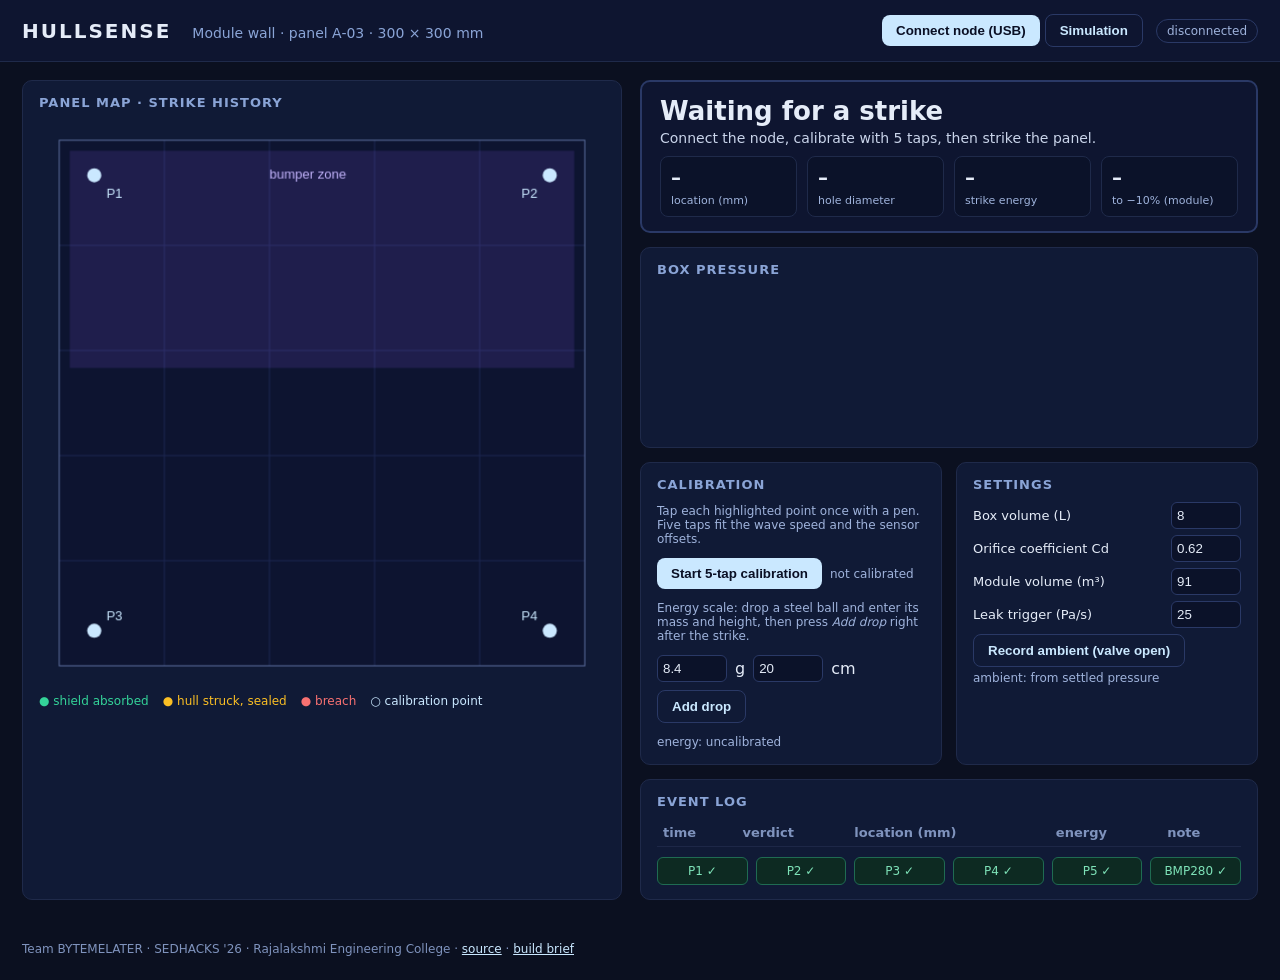
==== docs/dashboard/index.html @ 4e273475 "HULLSENSE: firmware, dashboard, docs site, hardware notes, model and tests ESP32 firmware (MCPWM cap" ====
<!doctype html>
<html lang="en">
<head>
<meta charset="utf-8">
<meta name="viewport" content="width=device-width, initial-scale=1">
<title>HULLSENSE Dashboard</title>
<link rel="stylesheet" href="style.css">
</head>
<body>
<header>
  <div class="brand">HULLSENSE <span>Module wall · panel A-03 · 300 × 300 mm</span></div>
  <div class="controls">
    <button id="btnConnect">Connect node (USB)</button>
    <button id="btnSim" class="ghost">Simulation</button>
    <span id="status" class="pill">disconnected</span>
  </div>
</header>
<div id="simBanner" class="sim hidden">SIMULATION MODE: synthetic data, not from hardware</div>

<main>
  <section class="card map">
    <h3>Panel map · strike history</h3>
    <canvas id="map" width="560" height="560"></canvas>
    <div class="legend"><span class="g">● shield absorbed</span><span class="a">● hull struck, sealed</span><span class="r">● breach</span><span class="c">○ calibration point</span></div>
  </section>

  <section class="right">
    <div id="verdict" class="verdict idle">
      <div class="vt" id="vTitle">Waiting for a strike</div>
      <div class="vs" id="vSub">Connect the node, calibrate with 5 taps, then strike the panel.</div>
      <div class="kv">
        <div><b id="kLoc">–</b><span>location (mm)</span></div>
        <div><b id="kDia">–</b><span>hole diameter</span></div>
        <div><b id="kE">–</b><span>strike energy</span></div>
        <div><b id="kT">–</b><span>to −10% (module)</span></div>
      </div>
    </div>

    <div class="card">
      <h3>Box pressure</h3>
      <canvas id="pchart" width="760" height="190"></canvas>
    </div>

    <div class="grid2">
      <div class="card">
        <h3>Calibration</h3>
        <p class="small">Tap each highlighted point once with a pen. Five taps fit the wave speed and the sensor offsets.</p>
        <div class="row"><button id="btnCal">Start 5-tap calibration</button><span id="calState" class="small">not calibrated</span></div>
        <p class="small">Energy scale: drop a steel ball and enter its mass and height, then press <i>Add drop</i> right after the strike.</p>
        <div class="row"><input id="ballMass" type="number" value="8.4" step="0.1"> g <input id="ballH" type="number" value="20" step="1"> cm <button id="btnDrop" class="ghost">Add drop</button></div>
        <span id="energyState" class="small">energy: uncalibrated</span>
      </div>
      <div class="card">
        <h3>Settings</h3>
        <label>Box volume (L) <input id="setV" type="number" value="8" step="0.1"></label>
        <label>Orifice coefficient Cd <input id="setCd" type="number" value="0.62" step="0.01"></label>
        <label>Module volume (m³) <input id="setVm" type="number" value="91" step="1"></label>
        <label>Leak trigger (Pa/s) <input id="setLeak" type="number" value="25" step="1"></label>
        <button id="btnAmbient" class="ghost">Record ambient (valve open)</button>
        <span id="ambState" class="small">ambient: from settled pressure</span>
      </div>
    </div>

    <div class="card">
      <h3>Event log</h3>
      <table><thead><tr><th>time</th><th>verdict</th><th>location (mm)</th><th>energy</th><th>note</th></tr></thead><tbody id="log"></tbody></table>
      <div class="sens" id="sens"></div>
    </div>
  </section>
</main>
<footer>Team BYTEMELATER · SEDHACKS '26 · Rajalakshmi Engineering College · <a href="https://github.com/yogeesh2007-bit/hullsense">source</a> · <a href="../">build brief</a></footer>
<script src="solver.js"></script>
<script src="app.js"></script>
</body>
</html>
---- docs/dashboard/style.css ----
*{box-sizing:border-box}
body{margin:0;background:#0b1020;color:#e5ecf8;font-family:Inter,system-ui,-apple-system,"Segoe UI",sans-serif}
header{display:flex;align-items:center;justify-content:space-between;padding:14px 22px;border-bottom:1px solid #1f2a4a;background:#0e1530;flex-wrap:wrap;gap:10px}
.brand{font-weight:800;letter-spacing:2px;font-size:20px}.brand span{color:#8aa4d6;font-weight:500;letter-spacing:0;font-size:14px;margin-left:12px}
button{background:#cae8ff;color:#0a0f24;border:0;border-radius:8px;padding:8px 14px;font-weight:700;cursor:pointer}
button.ghost{background:transparent;color:#cae8ff;border:1px solid #2a3966}
button:disabled{opacity:.5;cursor:default}
.pill{font-size:12px;padding:4px 10px;border-radius:20px;border:1px solid #2a3966;color:#9fb3dc;margin-left:8px}
.pill.ok{color:#34d399;border-color:#1f6b52}.pill.bad{color:#f87171;border-color:#7f1d1d}
.sim{background:#7c2d12;color:#fed7aa;text-align:center;font-weight:700;padding:6px;letter-spacing:1px}
.hidden{display:none}
main{display:grid;grid-template-columns:minmax(320px,600px) 1fr;gap:18px;padding:18px 22px}
@media (max-width:1000px){main{grid-template-columns:1fr}}
.card{background:#101a36;border:1px solid #1f2a4a;border-radius:10px;padding:14px 16px;margin-bottom:14px}
h3{margin:0 0 10px;font-size:13px;letter-spacing:1px;color:#8aa4d6;text-transform:uppercase}
canvas{width:100%;height:auto;display:block}
.legend{display:flex;gap:14px;font-size:12px;margin-top:8px;flex-wrap:wrap}
.g{color:#34d399}.a{color:#fbbf24}.r{color:#f87171}.c{color:#cae8ff}
.verdict{border:2px solid #2a3966;border-radius:10px;padding:14px 18px;margin-bottom:14px;background:#0e1530}
.verdict.breach{border-color:#f87171;background:#2a1220}.verdict.wall{border-color:#fbbf24;background:#2a2410}.verdict.shield{border-color:#34d399;background:#0d2a22}
.vt{font-size:26px;font-weight:800}.verdict.breach .vt{color:#f87171}.verdict.wall .vt{color:#fbbf24}.verdict.shield .vt{color:#34d399}
.vs{font-size:14px;color:#c9d4ea;margin-top:4px}
.kv{display:grid;grid-template-columns:repeat(4,1fr);gap:10px;margin-top:10px}
.kv div{background:#0b1229;border:1px solid #1f2a4a;border-radius:8px;padding:8px 10px}.kv b{display:block;font-size:20px}.kv span{font-size:11px;color:#9fb3dc}
.grid2{display:grid;grid-template-columns:1fr 1fr;gap:14px}
@media (max-width:700px){.grid2{grid-template-columns:1fr}}
.small{font-size:12px;color:#9fb3dc}
.row{display:flex;align-items:center;gap:8px;margin:8px 0;flex-wrap:wrap}
input{width:70px;background:#0b1229;color:#e5ecf8;border:1px solid #2a3966;border-radius:6px;padding:5px}
label{display:flex;justify-content:space-between;align-items:center;font-size:13px;margin:6px 0;gap:8px}
table{width:100%;border-collapse:collapse;font-size:13px}td,th{padding:6px;border-bottom:1px solid #1d2747;text-align:left}th{color:#7f93bd;font-weight:600}
.sens{display:flex;gap:8px;margin-top:10px}.sens div{flex:1;border-radius:6px;padding:6px;text-align:center;font-size:12px;border:1px solid #1f6b52;background:#0d2a22;color:#7ee2b8}
.sens div.bad{border-color:#7f1d1d;background:#2a1220;color:#fca5a5}
footer{padding:10px 22px 24px;color:#7f93bd;font-size:12px}footer a{color:#cae8ff}
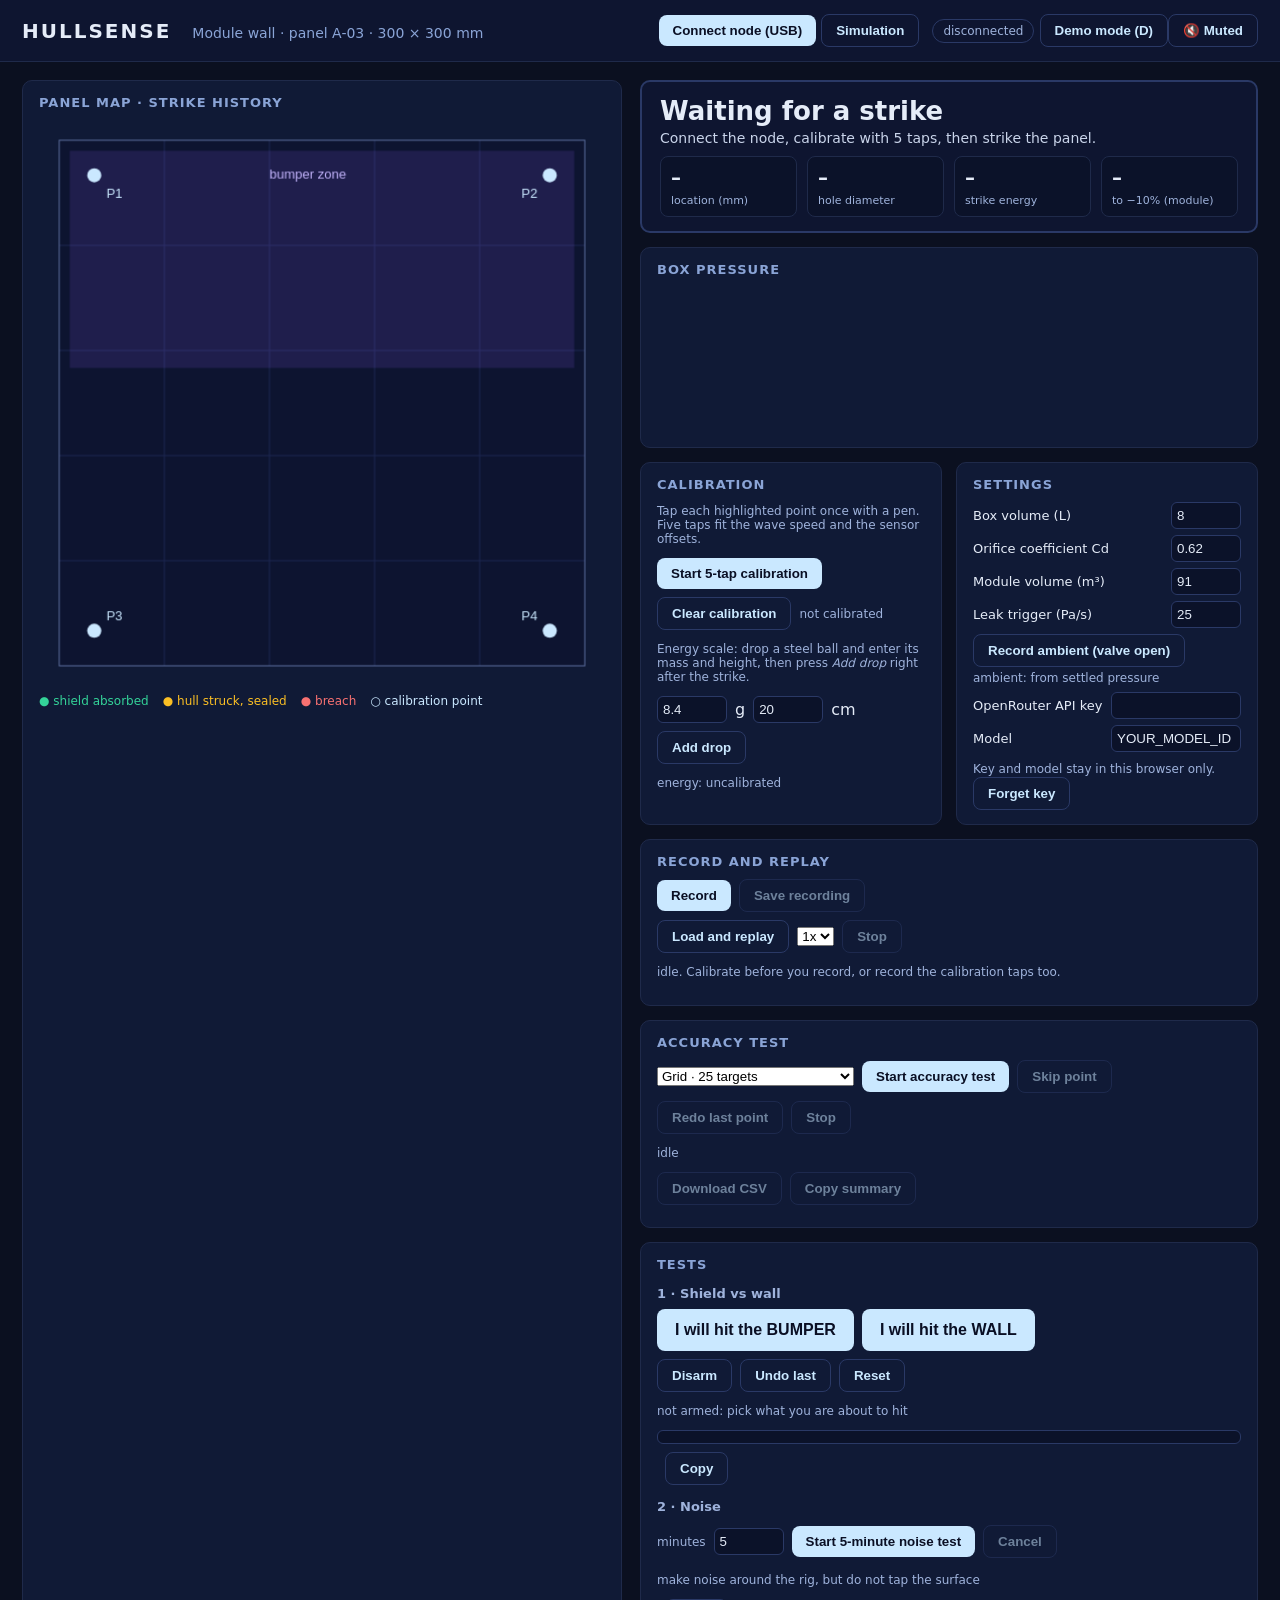
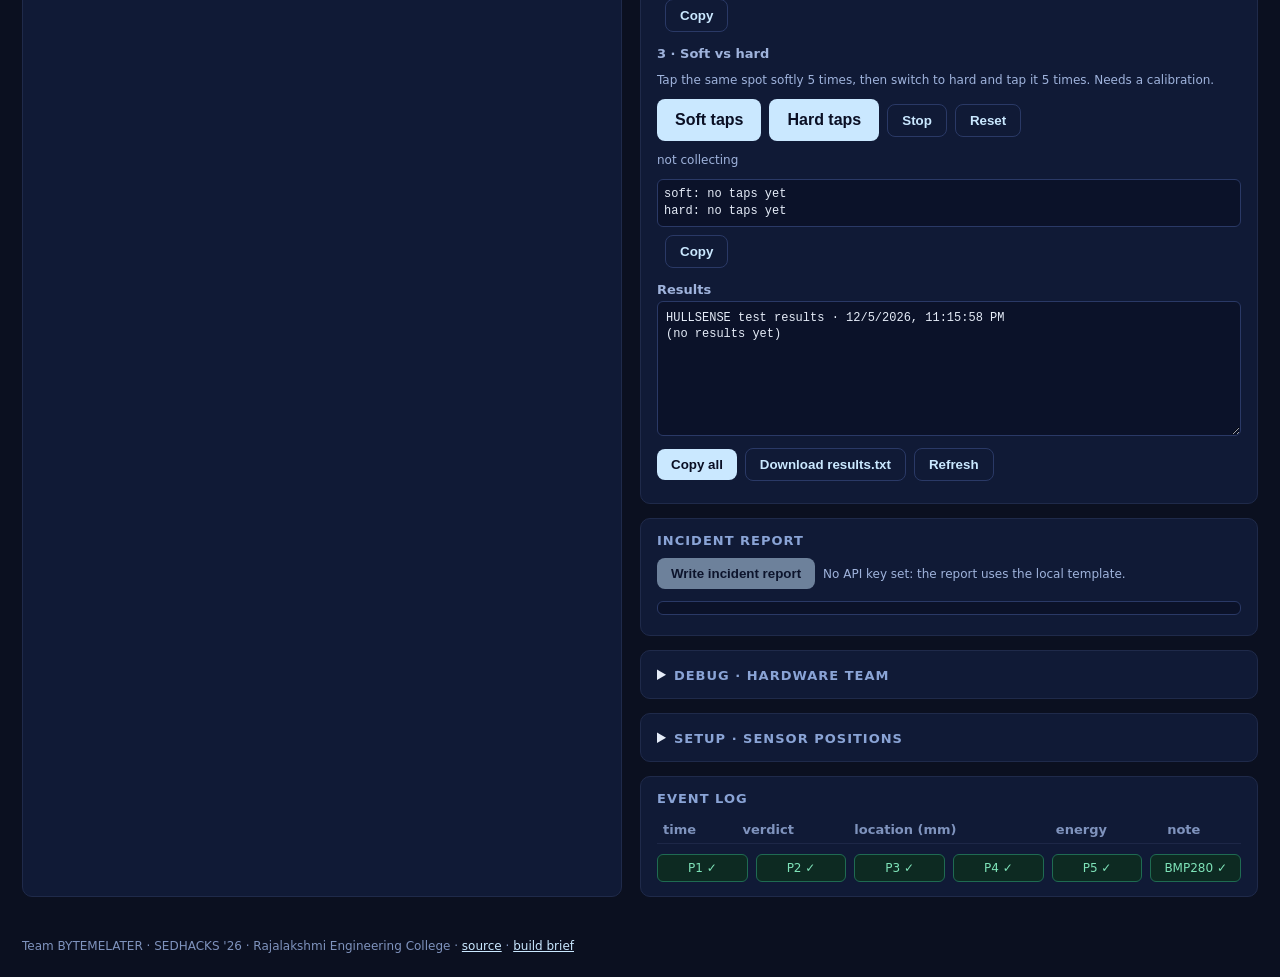
==== commit 4ea1cec9: "Dashboard: config, accuracy/tests, record-replay, debug, demo mode, incident report - config.js hold" ====
--- a/docs/dashboard/index.html
+++ b/docs/dashboard/index.html
@@ -8,14 +8,18 @@
 </head>
 <body>
 <header>
-  <div class="brand">HULLSENSE <span>Module wall · panel A-03 · 300 × 300 mm</span></div>
+  <div class="brand">HULLSENSE <span id="panelLabel">Module wall · panel A-03 · 300 × 300 mm</span></div>
   <div class="controls">
     <button id="btnConnect">Connect node (USB)</button>
     <button id="btnSim" class="ghost">Simulation</button>
     <span id="status" class="pill">disconnected</span>
+    <button id="btnDemo" class="ghost">Demo mode (D)</button><button id="btnMute" class="ghost">🔇 Muted</button>
+    <span id="recBadge" class="rec hidden"></span>
   </div>
 </header>
 <div id="simBanner" class="sim hidden">SIMULATION MODE: synthetic data, not from hardware</div>
+
+<div id="replayBanner" class="replay hidden"></div>
 
 <main>
   <section class="card map">
@@ -45,7 +49,7 @@
       <div class="card">
         <h3>Calibration</h3>
         <p class="small">Tap each highlighted point once with a pen. Five taps fit the wave speed and the sensor offsets.</p>
-        <div class="row"><button id="btnCal">Start 5-tap calibration</button><span id="calState" class="small">not calibrated</span></div>
+        <div class="row"><button id="btnCal">Start 5-tap calibration</button><button id="btnCalClear" class="ghost">Clear calibration</button><span id="calState" class="small">not calibrated</span></div>
         <p class="small">Energy scale: drop a steel ball and enter its mass and height, then press <i>Add drop</i> right after the strike.</p>
         <div class="row"><input id="ballMass" type="number" value="8.4" step="0.1"> g <input id="ballH" type="number" value="20" step="1"> cm <button id="btnDrop" class="ghost">Add drop</button></div>
         <span id="energyState" class="small">energy: uncalibrated</span>
@@ -58,8 +62,120 @@
         <label>Leak trigger (Pa/s) <input id="setLeak" type="number" value="25" step="1"></label>
         <button id="btnAmbient" class="ghost">Record ambient (valve open)</button>
         <span id="ambState" class="small">ambient: from settled pressure</span>
-      </div>
-    </div>
+        <label>OpenRouter API key <input id="llmKey" type="password" autocomplete="off" style="width:130px"></label>
+        <label>Model <input id="llmModel" type="text" value="YOUR_MODEL_ID" style="width:130px"></label>
+        <span class="small">Key and model stay in this browser only.</span> <button id="btnLlmForget" class="ghost">Forget key</button>
+      </div>
+    </div>
+
+
+    <div class="card" id="recplay">
+      <h3>Record and replay</h3>
+      <div class="row">
+        <button id="btnRec">Record</button>
+        <button id="btnRecSave" class="ghost" disabled>Save recording</button>
+      </div>
+      <div class="row">
+        <button id="btnReplay" class="ghost">Load and replay</button>
+        <select id="replaySpeed"><option value="1">1x</option><option value="2">2x</option></select>
+        <button id="btnReplayStop" class="ghost" disabled>Stop</button>
+        <input id="replayFile" type="file" accept=".jsonl,.json,.txt" class="hidden">
+      </div>
+      <p class="small" id="recState">idle. Calibrate before you record, or record the calibration taps too.</p>
+    </div>
+
+    <div class="card" id="accuracy">
+      <h3>Accuracy test</h3>
+      <div class="row">
+        <select id="accMode"><option value="grid">Grid · 25 targets</option><option value="free">Free · click where you tapped</option></select>
+        <button id="btnAccStart">Start accuracy test</button>
+        <button id="btnAccSkip" class="ghost" disabled>Skip point</button>
+        <button id="btnAccRedo" class="ghost" disabled>Redo last point</button>
+        <button id="btnAccStop" class="ghost" disabled>Stop</button>
+      </div>
+      <p class="small" id="accState">idle</p>
+      <p class="small" id="accStats"></p>
+      <div class="row"><button id="btnAccCsv" class="ghost" disabled>Download CSV</button><button id="btnAccCopy" class="ghost" disabled>Copy summary</button></div>
+    </div>
+
+    <div class="card" id="tests">
+      <h3>Tests</h3>
+
+      <h4>1 · Shield vs wall</h4>
+      <div class="row"><button id="btnTriBumper" class="big">I will hit the BUMPER</button><button id="btnTriWall" class="big">I will hit the WALL</button></div>
+      <div class="row"><button id="btnTriStop" class="ghost">Disarm</button><button id="btnTriUndo" class="ghost">Undo last</button><button id="btnTriReset" class="ghost">Reset</button></div>
+      <p class="small" id="triState"></p>
+      <pre class="tlist" id="triList"></pre>
+      <div class="row"><b id="triSum"></b><button id="btnTriCopy" class="ghost">Copy</button></div>
+
+      <h4>2 · Noise</h4>
+      <div class="row"><label class="small">minutes <input id="noiMin" type="number" value="5" min="0.1" step="0.5"></label>
+        <button id="btnNoiStart">Start 5-minute noise test</button><button id="btnNoiStop" class="ghost" disabled>Cancel</button></div>
+      <p class="small" id="noiState"></p>
+      <div class="row"><b id="noiSum"></b><button id="btnNoiCopy" class="ghost">Copy</button></div>
+
+      <h4>3 · Soft vs hard</h4>
+      <p class="small">Tap the same spot softly 5 times, then switch to hard and tap it 5 times. Needs a calibration.</p>
+      <div class="row"><button id="btnShSoft" class="big">Soft taps</button><button id="btnShHard" class="big">Hard taps</button>
+        <button id="btnShStop" class="ghost">Stop</button><button id="btnShReset" class="ghost">Reset</button></div>
+      <p class="small" id="shState"></p>
+      <pre class="tlist" id="shInfo"></pre>
+      <div class="row"><b id="shSum"></b><button id="btnShCopy" class="ghost">Copy</button></div>
+
+      <h4>Results</h4>
+      <textarea id="tstResults" readonly rows="7"></textarea>
+      <div class="row"><button id="btnTstCopy">Copy all</button><button id="btnTstDownload" class="ghost">Download results.txt</button>
+        <button id="tstRefreshBtn" class="ghost">Refresh</button><span id="tstMsg" class="small"></span></div>
+    </div>
+
+    <div class="card" id="report">
+      <h3>Incident report</h3>
+      <div class="row"><button id="btnReport" disabled>Write incident report</button><span class="small" id="reportHint"></span></div>
+      <p class="small r" id="reportErr"></p>
+      <p class="small a" id="reportWarn"></p>
+      <div class="small" id="reportLabel"></div>
+      <pre class="tlist" id="reportText"></pre>
+    </div>
+
+    <details class="card" id="debug">
+      <summary><h3 style="display:inline">Debug · hardware team</h3></summary>
+      <p class="small" id="dbgSrc">No event yet</p>
+      <table>
+        <thead><tr><th>ch</th><th>fired</th><th>arrival (µs)</th><th>ToT (µs)</th><th>edges</th><th>edges/s</th></tr></thead>
+        <tbody id="dbgRows"></tbody>
+      </table>
+      <p class="small">Arrival is relative to the first sensor to fire (ticks ÷ 80). A channel turns red if it exceeds 5 edges/s with no strike in the last two heartbeats.</p>
+
+      <h4>Channel check</h4>
+      <div class="row"><button id="btnTest1" class="ghost">Test P1</button><button id="btnTest2" class="ghost">Test P2</button><button id="btnTest3" class="ghost">Test P3</button><button id="btnTest4" class="ghost">Test P4</button><button id="btnTest5" class="ghost">Test P5</button></div>
+      <p class="small" id="dbgTestMsg"></p>
+
+      <h4>Node status</h4>
+      <p class="small"><span id="dbgBmp">BMP280: unknown</span> · <span id="dbgPa">pressure: –</span></p>
+      <p class="small r hidden" id="dbgPWarn"></p>
+
+      <h4>Raw serial console</h4>
+      <pre id="dbgConsole"></pre>
+      <div class="row">
+        <button id="btnDbgPause" class="ghost">Pause</button>
+        <label class="small"><input id="dbgHideP" type="checkbox" checked> hide pressure lines</label>
+        <input id="dbgCmd" type="text" placeholder="PING or SYNC" style="width:110px"><button id="btnDbgSend" class="ghost">Send</button>
+        <span id="dbgCmdMsg" class="small"></span>
+      </div>
+    </details>
+
+    <details class="card" id="setup">
+      <summary><h3 style="display:inline">Setup · sensor positions</h3></summary>
+      <p class="small">Millimetres from the panel's top-left corner. Changing the geometry clears the calibration.</p>
+      <label>Panel size (mm) <input id="cfgPanel" type="number" step="1"></label>
+      <div class="cfgGrid">
+        <label>P1 x <input id="cfgP1x" type="number" step="1"></label><label>y <input id="cfgP1y" type="number" step="1"></label>
+        <label>P2 x <input id="cfgP2x" type="number" step="1"></label><label>y <input id="cfgP2y" type="number" step="1"></label>
+        <label>P3 x <input id="cfgP3x" type="number" step="1"></label><label>y <input id="cfgP3y" type="number" step="1"></label>
+        <label>P4 x <input id="cfgP4x" type="number" step="1"></label><label>y <input id="cfgP4y" type="number" step="1"></label>
+      </div>
+      <div class="row"><button id="btnCfgSave">Save</button><button id="btnCfgReset" class="ghost">Reset to defaults</button><span id="cfgState" class="small"></span></div>
+    </details>
 
     <div class="card">
       <h3>Event log</h3>
@@ -68,7 +184,21 @@
     </div>
   </section>
 </main>
-<footer>Team BYTEMELATER · SEDHACKS '26 · Rajalakshmi Engineering College · <a href="https://github.com/yogeesh2007-bit/hullsense">source</a> · <a href="../">build brief</a></footer>
+<div id="demo">
+  <div class="dleft"><canvas id="demoMap" width="560" height="560"></canvas></div>
+  <div class="dright">
+    <div id="dverdict" class="dverdict idle"><div id="dTitle" class="dtitle">WAITING FOR A STRIKE</div></div>
+    <div id="dLoc" class="dloc"></div>
+    <div id="dDetail" class="ddetail"></div>
+    <div id="dMiss" class="dmiss hidden"></div>
+    <div class="dbottom">
+      <div><div class="dcap">last 10 located strikes</div><canvas id="demoHeat" width="300" height="300"></canvas></div>
+      <div class="dctl"><button id="btnDemoMute" class="ghost">🔇 Muted</button><button id="btnDemoExit" class="ghost">Exit (Esc)</button><span id="demoRec" class="rec hidden"></span></div>
+    </div>
+  </div>
+</div>
+<footer>Team BYTEMELATER · SEDHACKS '26 · Rajalakshmi Engineering College · <a href="https://github.com/yogeesh2007-bit/hullsense">source</a> · <a href="../index.html">build brief</a></footer>
+<script src="config.js"></script>
 <script src="solver.js"></script>
 <script src="app.js"></script>
 </body>
--- a/docs/dashboard/style.css
+++ b/docs/dashboard/style.css
@@ -32,3 +32,47 @@
 .sens{display:flex;gap:8px;margin-top:10px}.sens div{flex:1;border-radius:6px;padding:6px;text-align:center;font-size:12px;border:1px solid #1f6b52;background:#0d2a22;color:#7ee2b8}
 .sens div.bad{border-color:#7f1d1d;background:#2a1220;color:#fca5a5}
 footer{padding:10px 22px 24px;color:#7f93bd;font-size:12px}footer a{color:#cae8ff}
+
+/* Setup panel */
+details.card summary { cursor: pointer; }
+.cfgGrid { display: grid; grid-template-columns: 1fr 1fr; gap: 6px 12px; margin: 8px 0; }
+.cfgGrid input, #cfgPanel { width: 80px; }
+
+/* Record and replay */
+.rec{background:#b91c1c;color:#fff;font-weight:700;font-size:12px;padding:4px 10px;border-radius:20px;margin-left:8px}
+.replay{background:#1d4ed8;color:#fff;text-align:center;font-weight:800;font-size:22px;padding:14px;letter-spacing:1px}
+
+/* Debug panel */
+#debug h4{margin:12px 0 4px;font-size:13px;color:#9fb3dc}
+#debug tr.first td{background:#1e3a8a;color:#fff}
+#debug tr.noisy td{color:#f87171;font-weight:700}
+#dbgConsole{height:150px;overflow:auto;margin:6px 0;padding:6px;background:#0b1229;border:1px solid #2a3966;border-radius:6px;font:11px/1.35 monospace;white-space:pre-wrap;word-break:break-all}
+
+/* Guided tests */
+#tests h4{margin:14px 0 4px;font-size:13px;color:#9fb3dc}
+button.big{font-size:16px;padding:12px 18px}
+button.on{outline:2px solid #fbbf24}
+.tlist{max-height:120px;overflow:auto;margin:6px 0;padding:6px;background:#0b1229;border:1px solid #2a3966;border-radius:6px;font:12px/1.4 monospace;white-space:pre-wrap}
+#tstResults{width:100%;box-sizing:border-box;background:#0b1229;color:#e5ecf8;border:1px solid #2a3966;border-radius:6px;padding:8px;font:12px/1.4 monospace}
+
+/* Demo mode (projector) */
+#demo{display:none}
+body.demo header,body.demo main,body.demo footer{display:none}
+body.demo #demo{display:grid;grid-template-columns:auto 1fr;gap:24px;padding:16px 24px;align-items:start}
+body.demo .sim{font-size:20px;padding:10px}
+.dleft canvas{display:block;border-radius:10px}
+.dright{display:flex;flex-direction:column;gap:14px;min-width:0}
+.dverdict{border-radius:16px;padding:3vh 2vw;text-align:center;border:4px solid #2a3966;background:#0d1430}
+.dtitle{font-size:clamp(40px,7.5vw,150px);font-weight:900;letter-spacing:2px;line-height:1.05}
+.dverdict.shield{background:#064e3b;border-color:#34d399;color:#d1fae5}
+.dverdict.wall{background:#78350f;border-color:#fbbf24;color:#fef3c7}
+.dverdict.breach{background:#7f1d1d;border-color:#f87171;color:#fee2e2;animation:dflash 1s infinite}
+@keyframes dflash{50%{filter:brightness(1.6)}}
+.dloc{font-size:clamp(28px,4.5vw,90px);font-weight:800;text-align:center;font-variant-numeric:tabular-nums}
+.ddetail{font-size:clamp(18px,2.4vw,48px);text-align:center;color:#9fb3dc;min-height:1.2em}
+.dmiss{font-size:clamp(20px,2.8vw,56px);font-weight:800;text-align:center;color:#f472b6}
+.dbottom{display:flex;gap:24px;align-items:flex-end;justify-content:space-between}
+.dcap{font-size:13px;color:#9fb3dc;margin-bottom:4px}
+.dbottom canvas{display:block;border-radius:8px}
+.dctl{display:flex;flex-direction:column;gap:10px;align-items:flex-end}
+.dctl button{font-size:16px;padding:10px 16px}
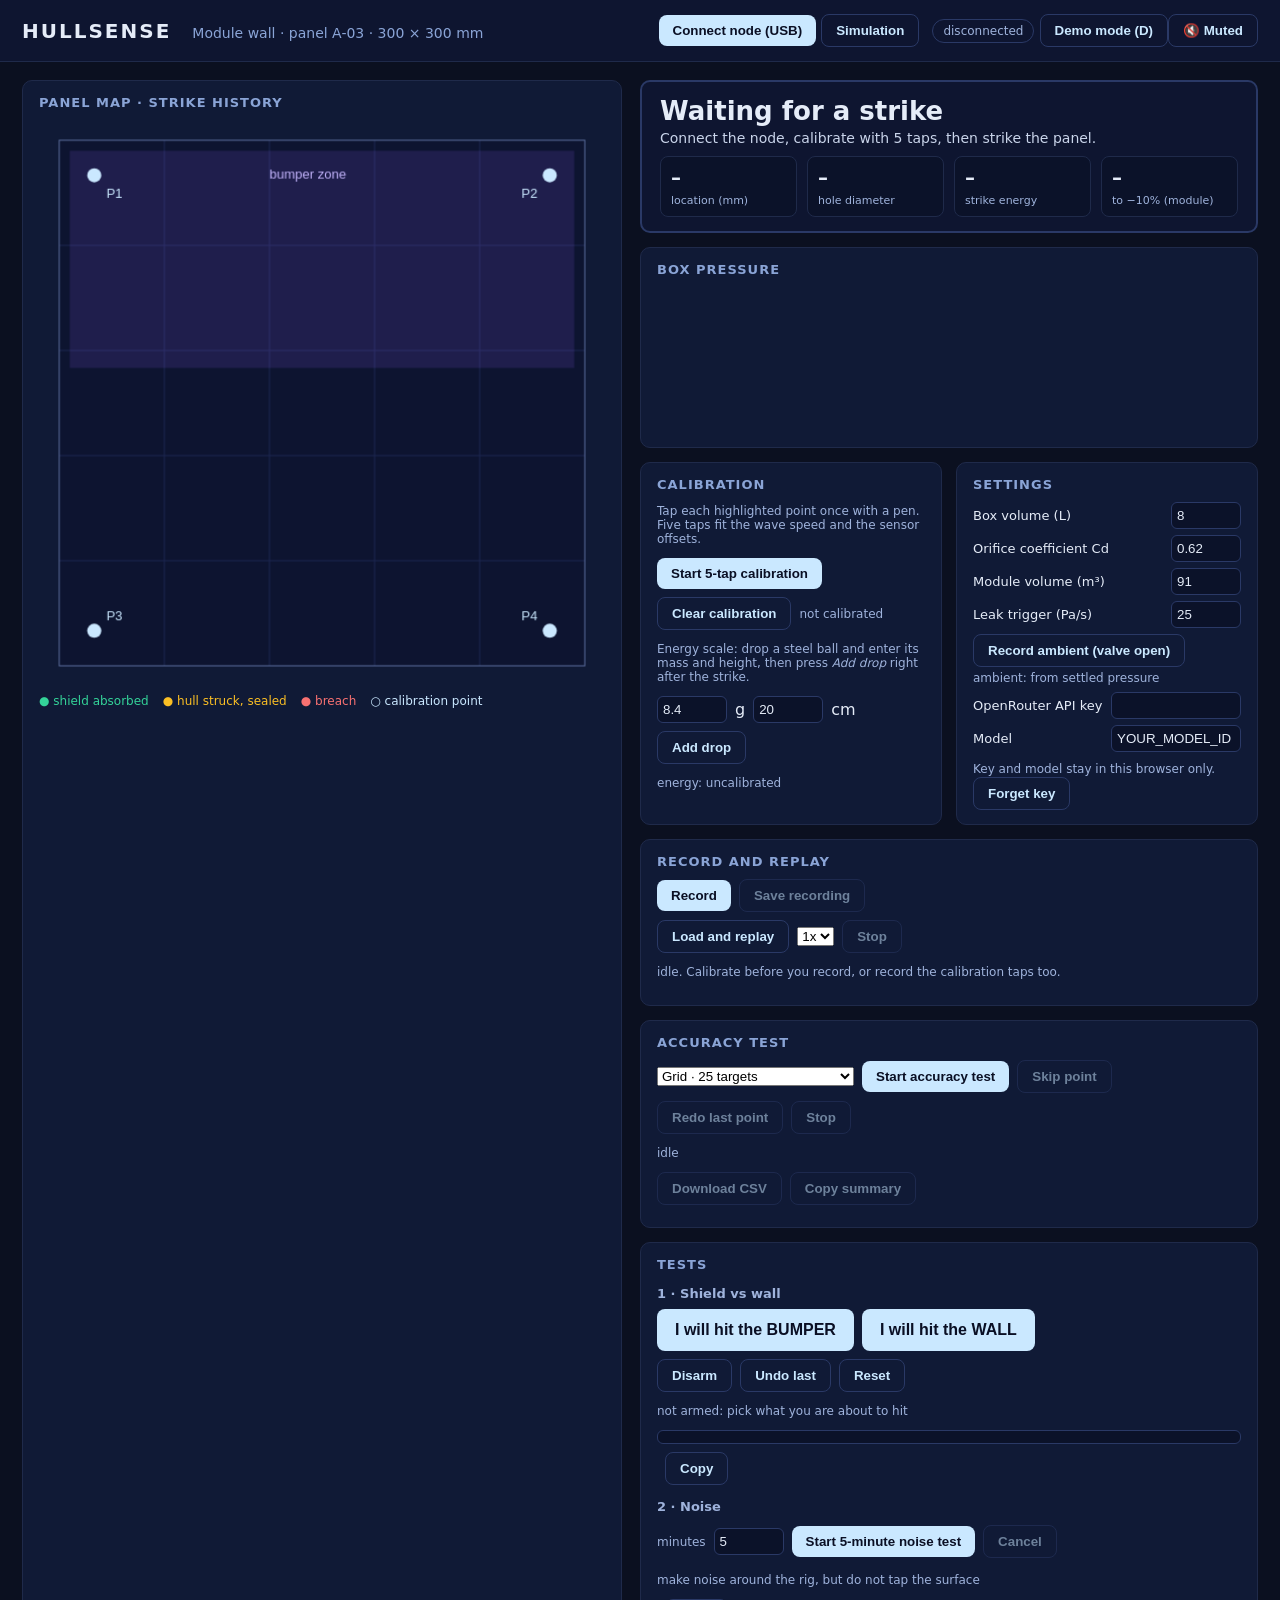
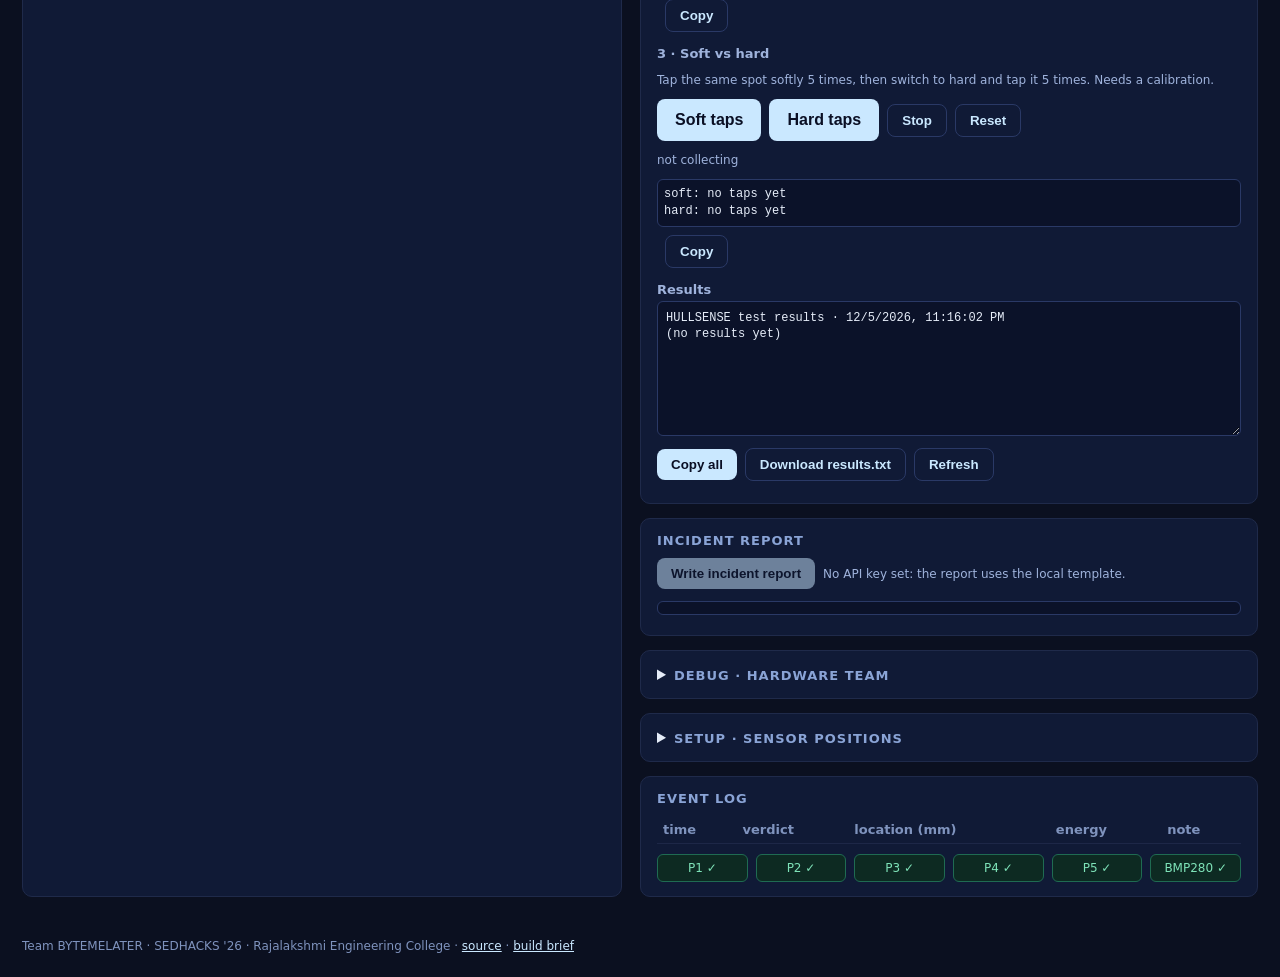
==== commit df2ba060: "Dashboard: direct-mode live signal card, threshold control, peak column - Live signal card (real ADC" ====
--- a/docs/dashboard/index.html
+++ b/docs/dashboard/index.html
@@ -13,6 +13,7 @@
     <button id="btnConnect">Connect node (USB)</button>
     <button id="btnSim" class="ghost">Simulation</button>
     <span id="status" class="pill">disconnected</span>
+    <span id="directBadge" class="direct hidden">DIRECT MODE: piezos wired straight to the ESP32, no amplifier boards</span>
     <button id="btnDemo" class="ghost">Demo mode (D)</button><button id="btnMute" class="ghost">🔇 Muted</button>
     <span id="recBadge" class="rec hidden"></span>
   </div>
@@ -29,6 +30,19 @@
   </section>
 
   <section class="right">
+    <div class="card hidden" id="liveCard">
+      <h3>Live signal (real ADC values)</h3>
+      <div class="lvrow"><span>P1</span><div class="lvbar"><div class="lvfill" id="lvFill1"></div><div class="lvmark" id="lvMark1"></div></div><b class="lvval" id="lvVal1">0.00 V</b></div>
+      <div class="lvrow"><span>P2</span><div class="lvbar"><div class="lvfill" id="lvFill2"></div><div class="lvmark" id="lvMark2"></div></div><b class="lvval" id="lvVal2">0.00 V</b></div>
+      <div class="lvrow"><span>P3</span><div class="lvbar"><div class="lvfill" id="lvFill3"></div><div class="lvmark" id="lvMark3"></div></div><b class="lvval" id="lvVal3">0.00 V</b></div>
+      <div class="lvrow"><span>P4</span><div class="lvbar"><div class="lvfill" id="lvFill4"></div><div class="lvmark" id="lvMark4"></div></div><b class="lvval" id="lvVal4">0.00 V</b></div>
+      <div class="lvrow"><span>P5</span><div class="lvbar"><div class="lvfill" id="lvFill5"></div><div class="lvmark" id="lvMark5"></div></div><b class="lvval" id="lvVal5">0.00 V</b></div>
+      <p class="small">Bars show the peak level above baseline over the last 50 ms. The amber marker is the trigger threshold.</p>
+      <p class="small" id="lvTiming">Timing step: –</p>
+      <div class="row"><label class="small">Threshold (ADC counts, 20 to 4095) <input id="lvTh" type="number" min="20" max="4095" step="1" disabled></label>
+        <button id="btnLvSet" class="ghost" disabled>Set</button><span class="small" id="lvThMsg"></span></div>
+    </div>
+
     <div id="verdict" class="verdict idle">
       <div class="vt" id="vTitle">Waiting for a strike</div>
       <div class="vs" id="vSub">Connect the node, calibrate with 5 taps, then strike the panel.</div>
@@ -141,7 +155,7 @@
       <summary><h3 style="display:inline">Debug · hardware team</h3></summary>
       <p class="small" id="dbgSrc">No event yet</p>
       <table>
-        <thead><tr><th>ch</th><th>fired</th><th>arrival (µs)</th><th>ToT (µs)</th><th>edges</th><th>edges/s</th></tr></thead>
+        <thead><tr><th>ch</th><th>fired</th><th>arrival (µs)</th><th>ToT (µs)</th><th>edges</th><th>edges/s</th><th id="dbgPkHead" class="hidden">peak (V)</th></tr></thead>
         <tbody id="dbgRows"></tbody>
       </table>
       <p class="small">Arrival is relative to the first sensor to fire (ticks ÷ 80). A channel turns red if it exceeds 5 edges/s with no strike in the last two heartbeats.</p>
@@ -159,6 +173,7 @@
       <div class="row">
         <button id="btnDbgPause" class="ghost">Pause</button>
         <label class="small"><input id="dbgHideP" type="checkbox" checked> hide pressure lines</label>
+        <label class="small"><input id="dbgHideLv" type="checkbox" checked> hide live-level lines</label>
         <input id="dbgCmd" type="text" placeholder="PING or SYNC" style="width:110px"><button id="btnDbgSend" class="ghost">Send</button>
         <span id="dbgCmdMsg" class="small"></span>
       </div>
--- a/docs/dashboard/style.css
+++ b/docs/dashboard/style.css
@@ -76,3 +76,13 @@
 .dbottom canvas{display:block;border-radius:8px}
 .dctl{display:flex;flex-direction:column;gap:10px;align-items:flex-end}
 .dctl button{font-size:16px;padding:10px 16px}
+
+/* Direct mode: live signal card and badge */
+.direct{font-size:11px;font-weight:700;color:#fbbf24;background:#3b2a07;border:1px solid #92400e;border-radius:20px;padding:4px 10px;margin-left:8px;max-width:340px}
+.lvrow{display:flex;align-items:center;gap:8px;margin:7px 0}
+.lvrow>span{width:24px;font-size:13px;color:#9fb3dc}
+.lvbar{position:relative;flex:1;height:20px;background:#0b1229;border:1px solid #2a3966;border-radius:4px;overflow:hidden}
+.lvfill{height:100%;width:0;background:#34d399}
+.lvfill.over{background:#f87171}
+.lvmark{position:absolute;top:0;bottom:0;width:2px;background:#fbbf24}
+.lvval{width:64px;text-align:right;font-variant-numeric:tabular-nums}
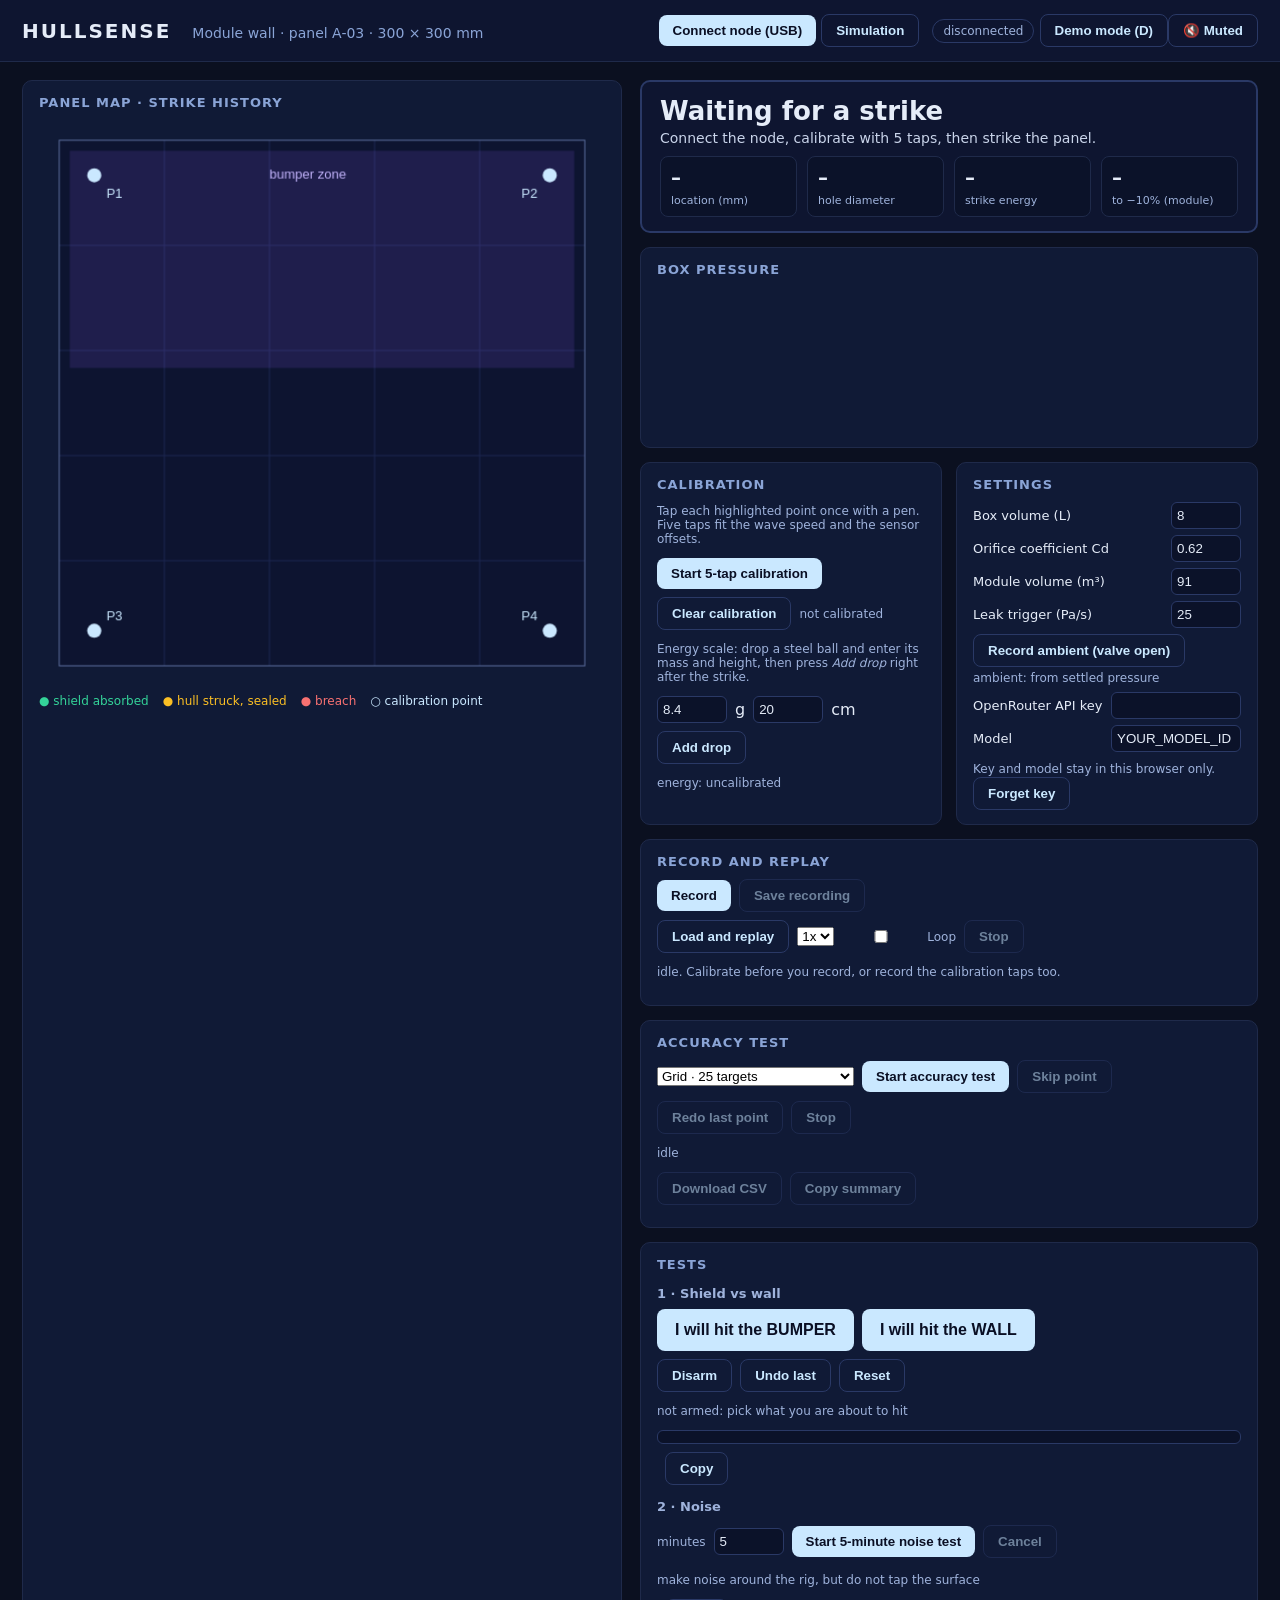
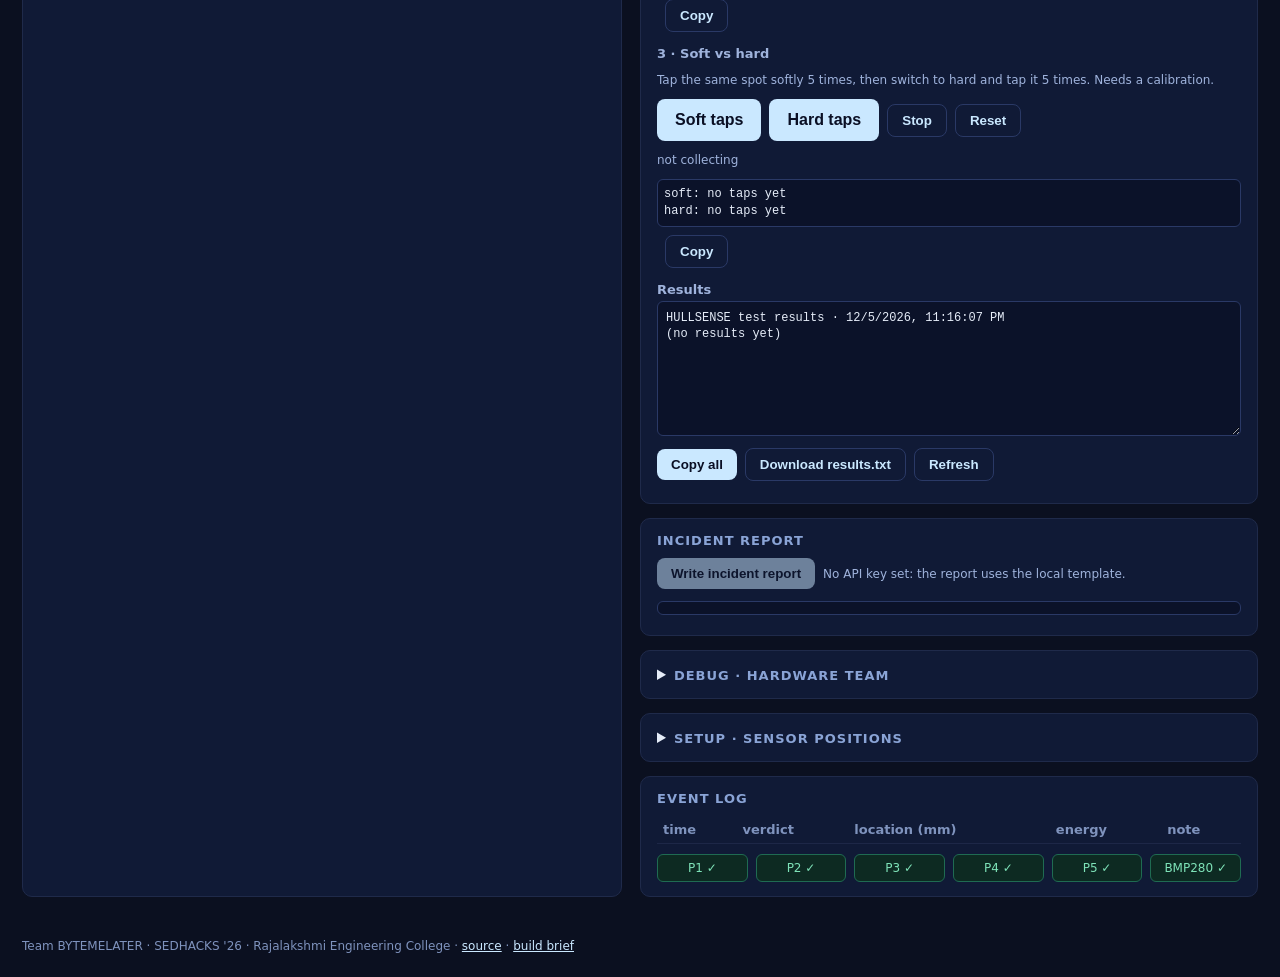
==== commit d8a55079: "Replay: Loop option plays a recording on repeat (REPLAY banner stays on) Co-Authored-By: Claude Sonn" ====
--- a/docs/dashboard/index.html
+++ b/docs/dashboard/index.html
@@ -92,6 +92,7 @@
       <div class="row">
         <button id="btnReplay" class="ghost">Load and replay</button>
         <select id="replaySpeed"><option value="1">1x</option><option value="2">2x</option></select>
+        <label class="small"><input id="replayLoop" type="checkbox"> Loop</label>
         <button id="btnReplayStop" class="ghost" disabled>Stop</button>
         <input id="replayFile" type="file" accept=".jsonl,.json,.txt" class="hidden">
       </div>
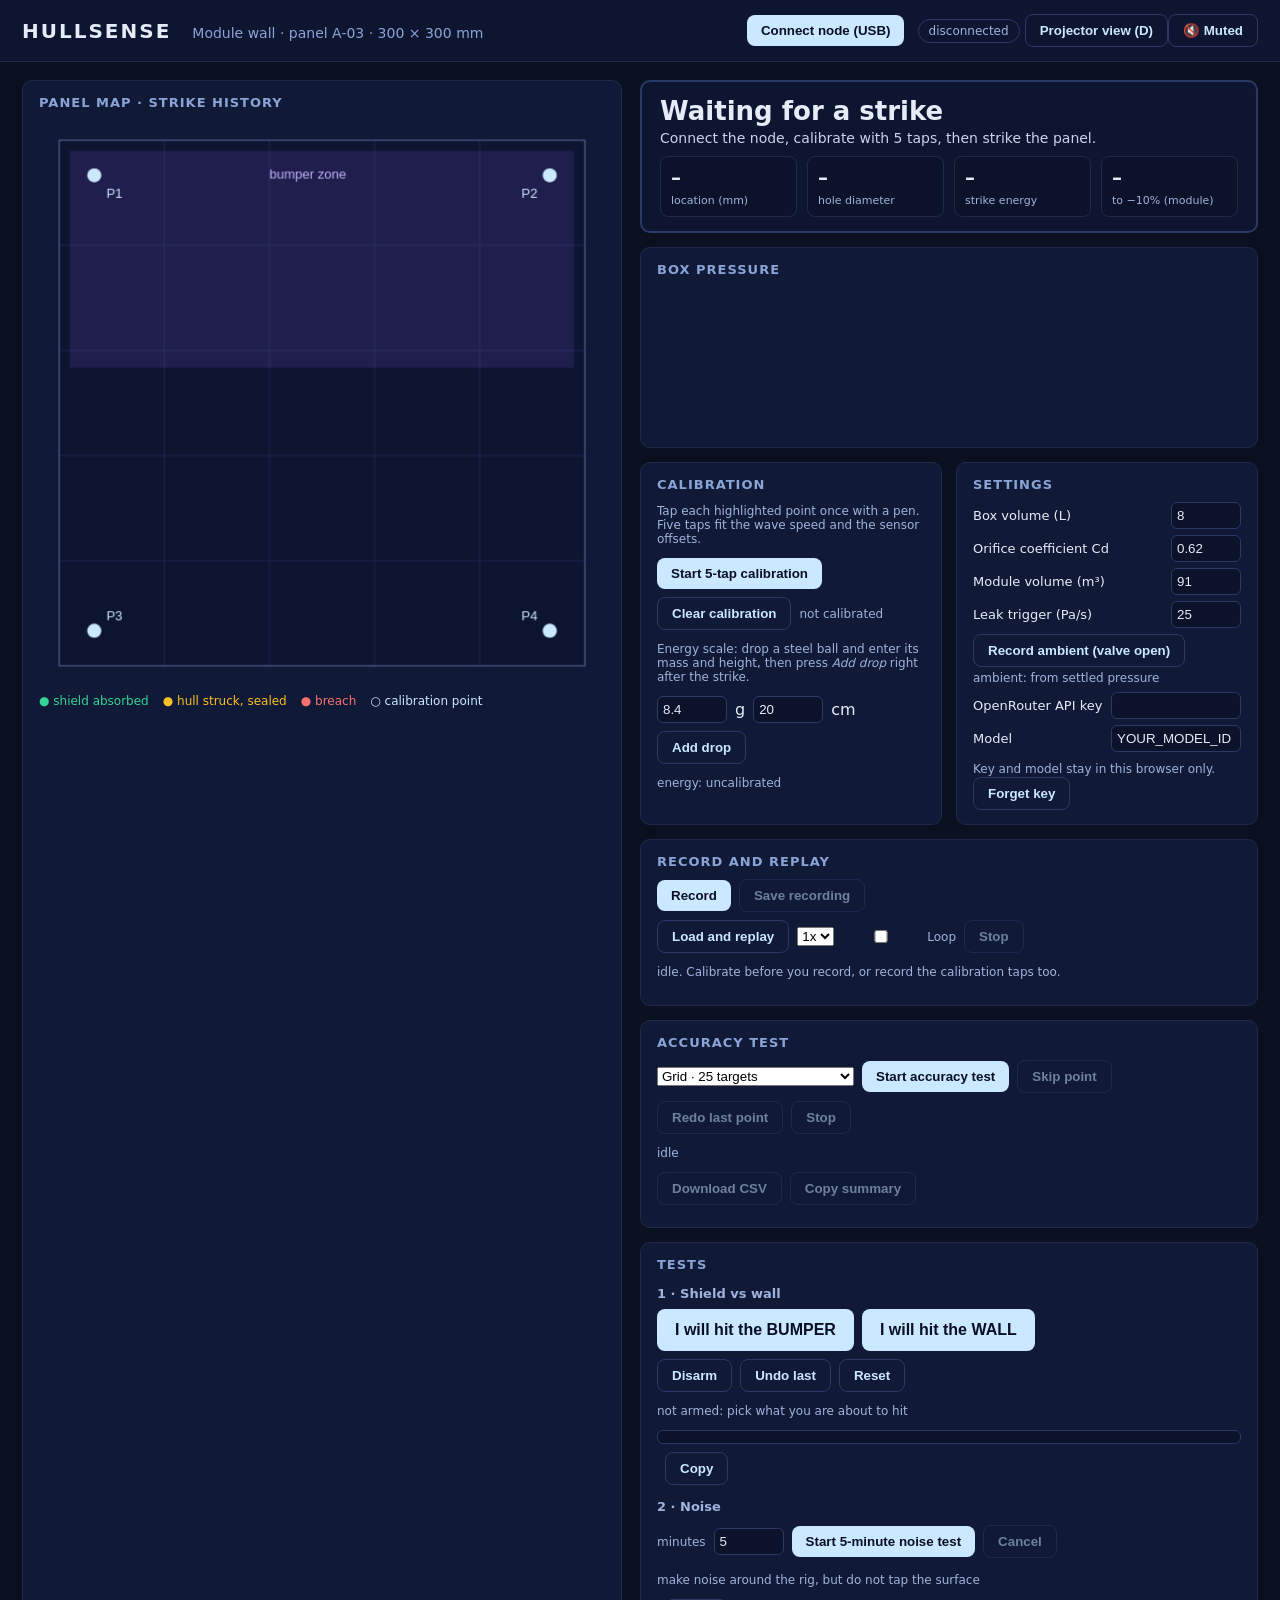
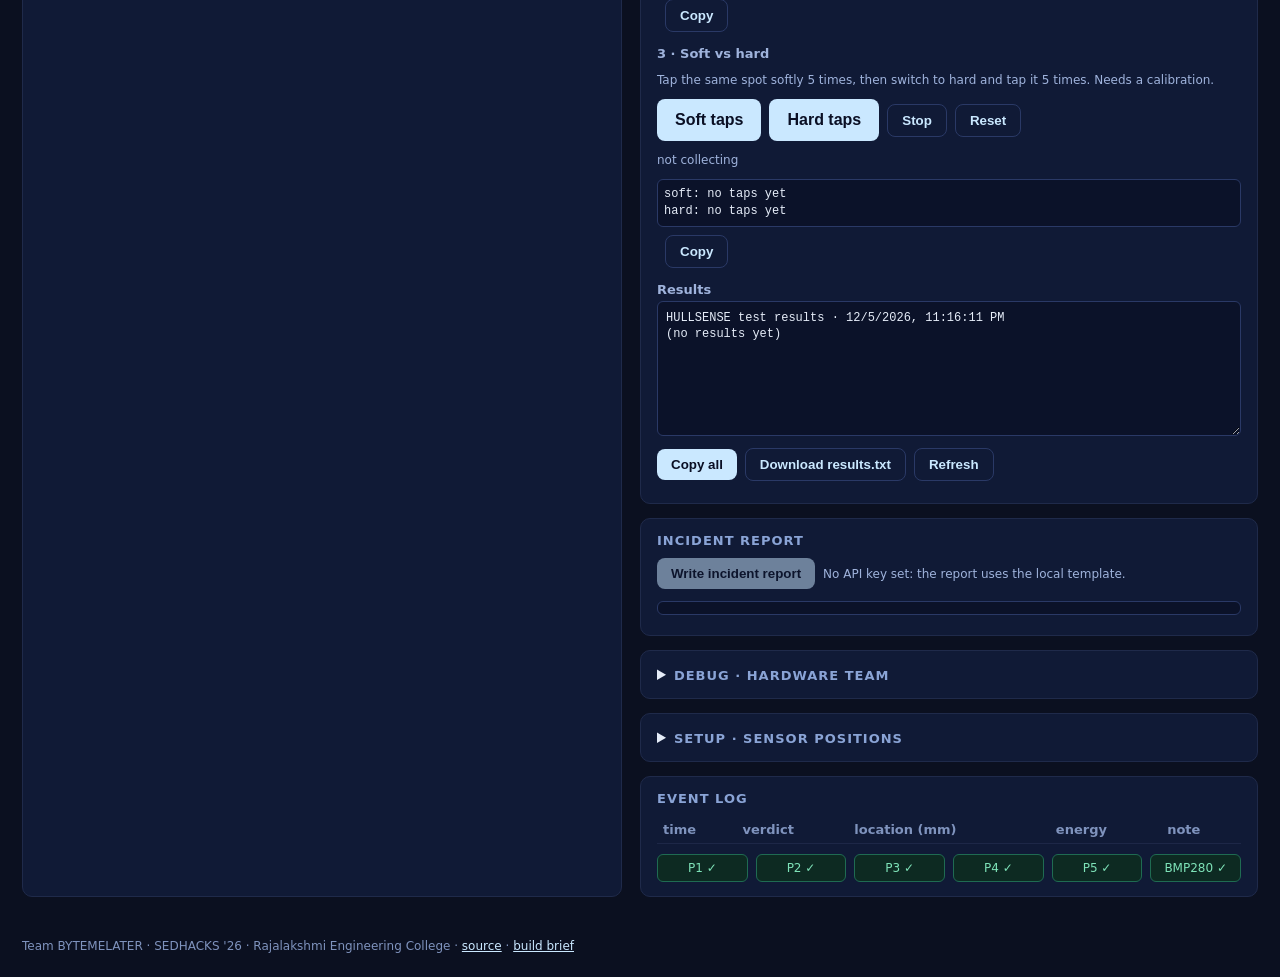
==== commit f7afb3dd: "Hide the Simulation button and rename Demo mode to Projector view Co-Authored-By: Claude Sonnet 5.5 " ====
--- a/docs/dashboard/index.html
+++ b/docs/dashboard/index.html
@@ -11,10 +11,10 @@
   <div class="brand">HULLSENSE <span id="panelLabel">Module wall · panel A-03 · 300 × 300 mm</span></div>
   <div class="controls">
     <button id="btnConnect">Connect node (USB)</button>
-    <button id="btnSim" class="ghost">Simulation</button>
+    <button id="btnSim" class="ghost" hidden>Simulation</button>
     <span id="status" class="pill">disconnected</span>
     <span id="directBadge" class="direct hidden">DIRECT MODE: piezos wired straight to the ESP32, no amplifier boards</span>
-    <button id="btnDemo" class="ghost">Demo mode (D)</button><button id="btnMute" class="ghost">🔇 Muted</button>
+    <button id="btnDemo" class="ghost">Projector view (D)</button><button id="btnMute" class="ghost">🔇 Muted</button>
     <span id="recBadge" class="rec hidden"></span>
   </div>
 </header>
